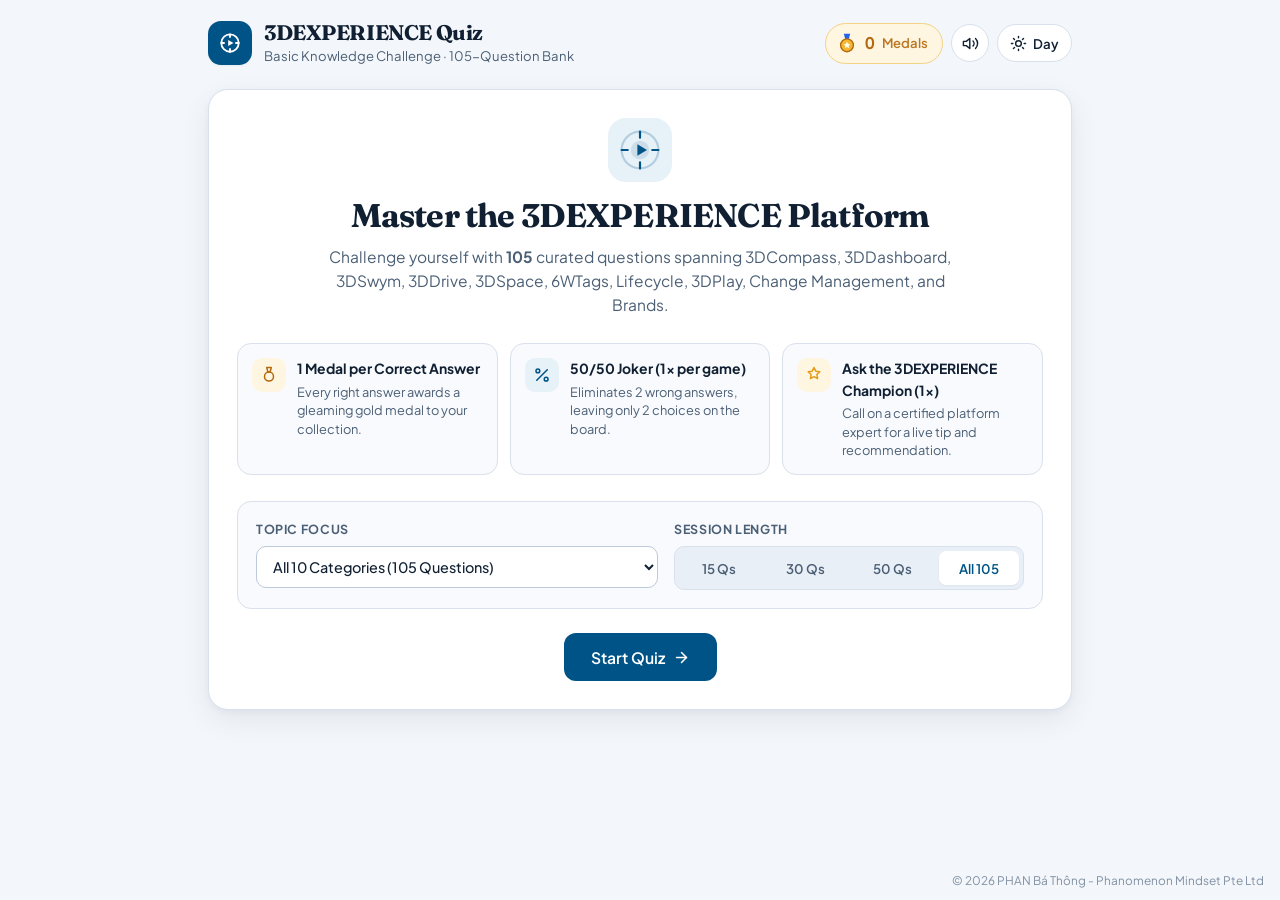
==== 3dexperience-quiz/index.html @ d9f4cbf1 "Add 3DEXPERIENCE Basic Knowledge Quiz (105 questions)" ====
<!DOCTYPE html>
<html lang="en" data-theme="day">
<head>
  <meta charset="UTF-8" />
  <meta name="viewport" content="width=device-width, initial-scale=1.0, viewport-fit=cover" />
  <title>3DEXPERIENCE Basic Knowledge Quiz — 105 Questions</title>
  <meta name="description" content="Test your 3DEXPERIENCE platform knowledge across 105 curated questions. Earn a medal for every right answer and use your single-use 50/50 and Ask the 3DEXPERIENCE Champion jokers wisely." />
  <link rel="preconnect" href="https://fonts.googleapis.com" />
  <link rel="preconnect" href="https://fonts.gstatic.com" crossorigin />
  <link href="https://fonts.googleapis.com/css2?family=Fraunces:opsz,wght@9..144,600;9..144,700&family=Plus+Jakarta+Sans:wght@400;500;600;700&display=swap" rel="stylesheet" />
  <link rel="stylesheet" href="styles.css" />
</head>
<body>
  <canvas id="confettiCanvas" aria-hidden="true"></canvas>

  <div class="app-shell">
    <!-- Top Header -->
    <header class="top-bar">
      <div class="brand">
        <div class="brand-mark" aria-hidden="true">
          <!-- Stylized 3DCompass Emblem -->
          <svg width="22" height="22" viewBox="0 0 24 24" fill="none" stroke="currentColor" stroke-width="2" stroke-linecap="round" stroke-linejoin="round">
            <circle cx="12" cy="12" r="9.5"></circle>
            <path d="M12 2.5v3M12 18.5v3M2.5 12h3M18.5 12h3"></path>
            <polygon points="10 8.8 15.8 12 10 15.2 10 8.8" fill="currentColor" stroke="none"></polygon>
          </svg>
        </div>
        <div class="brand-text">
          <h1 class="brand-title">3DEXPERIENCE Quiz</h1>
          <p class="brand-subtitle">Basic Knowledge Challenge &middot; 105-Question Bank</p>
        </div>
      </div>

      <div class="header-actions">
        <div id="headerMedalBadge" class="medal-hud" aria-live="polite" title="Total medals earned in current game">
          <svg class="medal-svg" viewBox="0 0 24 24" fill="none" aria-hidden="true">
            <path d="M8.5 2h7l-1.8 6.5h-3.4L8.5 2Z" fill="#2563EB" />
            <circle cx="12" cy="14.5" r="7" fill="#F5B731" stroke="#B4690E" stroke-width="1.5" />
            <path d="M12 10.6l1.15 2.33 2.57.37-1.86 1.81.44 2.56L12 16.46l-2.3 1.21.44-2.56-1.86-1.81 2.57-.37L12 10.6Z" fill="#FFFBEB" />
          </svg>
          <span id="headerMedalCount" class="medal-hud-count">0</span>
          <span class="medal-hud-label">Medals</span>
        </div>

        <button id="soundToggleBtn" type="button" class="icon-toggle icon-toggle--square" aria-label="Toggle sound effects" aria-pressed="true" title="Sound effects on">
          <svg id="soundOnIcon" viewBox="0 0 24 24" fill="none" stroke="currentColor" stroke-width="2" stroke-linecap="round" stroke-linejoin="round" aria-hidden="true">
            <polygon points="11 5 6 9 2 9 2 15 6 15 11 19 11 5"></polygon>
            <path d="M15.54 8.46a5 5 0 0 1 0 7.07"></path>
            <path d="M19.07 4.93a10 10 0 0 1 0 14.14"></path>
          </svg>
          <svg id="soundOffIcon" viewBox="0 0 24 24" fill="none" stroke="currentColor" stroke-width="2" stroke-linecap="round" stroke-linejoin="round" aria-hidden="true" hidden>
            <polygon points="11 5 6 9 2 9 2 15 6 15 11 19 11 5"></polygon>
            <line x1="23" y1="9" x2="17" y2="15"></line>
            <line x1="17" y1="9" x2="23" y2="15"></line>
          </svg>
        </button>

        <button id="themeToggleBtn" type="button" class="icon-toggle" aria-label="Switch between Day and Night mode" aria-pressed="false">
          <svg id="sunIcon" viewBox="0 0 24 24" fill="none" stroke="currentColor" stroke-width="2" stroke-linecap="round" stroke-linejoin="round" aria-hidden="true">
            <circle cx="12" cy="12" r="4"></circle>
            <path d="M12 2v2M12 20v2M4.93 4.93l1.41 1.41M17.66 17.66l1.41 1.41M2 12h2M20 12h2M6.34 17.66l-1.41 1.41M19.07 4.93l-1.41 1.41"></path>
          </svg>
          <svg id="moonIcon" viewBox="0 0 24 24" fill="none" stroke="currentColor" stroke-width="2" stroke-linecap="round" stroke-linejoin="round" aria-hidden="true" hidden>
            <path d="M12 3a6 6 0 0 0 9 9 9 9 0 1 1-9-9Z"></path>
          </svg>
          <span id="themeLabel">Day</span>
        </button>
      </div>
    </header>

    <main class="main-stage">
      <!-- ==================== START SCREEN ==================== -->
      <section id="startScreen" class="panel start-panel" aria-label="Quiz Setup">
        <div class="start-hero">
          <div class="hero-emblem" aria-hidden="true">
            <svg viewBox="0 0 48 48" fill="none">
              <circle cx="24" cy="24" r="21" stroke="currentColor" stroke-width="2.5" opacity="0.22" />
              <path d="M24 3v7M24 38v7M3 24h7M38 24h7" stroke="currentColor" stroke-width="2.5" stroke-linecap="round" />
              <circle cx="24" cy="24" r="10.5" fill="currentColor" opacity="0.12" />
              <polygon points="21 17.5 32 24 21 30.5 21 17.5" fill="currentColor" />
            </svg>
          </div>
          <h2 class="start-heading">Master the 3DEXPERIENCE Platform</h2>
          <p class="start-lead">
            Challenge yourself with <strong id="dbTotalCount">105</strong> curated questions spanning 3DCompass, 3DDashboard, 3DSwym, 3DDrive, 3DSpace, 6WTags, Lifecycle, 3DPlay, Change Management, and Brands.
          </p>
        </div>

        <div class="rules-strip" aria-label="Game Rules">
          <div class="rule-item">
            <span class="rule-icon rule-icon--gold" aria-hidden="true">
              <svg viewBox="0 0 24 24" fill="none" stroke="currentColor" stroke-width="2" stroke-linecap="round" stroke-linejoin="round">
                <circle cx="12" cy="14" r="6"></circle>
                <path d="M9 2h6l-1.5 6h-3L9 2Z"></path>
              </svg>
            </span>
            <div>
              <strong>1 Medal per Correct Answer</strong>
              <p>Every right answer awards a gleaming gold medal to your collection.</p>
            </div>
          </div>

          <div class="rule-item">
            <span class="rule-icon rule-icon--blue" aria-hidden="true">
              <svg viewBox="0 0 24 24" fill="none" stroke="currentColor" stroke-width="2" stroke-linecap="round" stroke-linejoin="round">
                <line x1="19" y1="5" x2="5" y2="19"></line>
                <circle cx="6.5" cy="6.5" r="2.5"></circle>
                <circle cx="17.5" cy="17.5" r="2.5"></circle>
              </svg>
            </span>
            <div>
              <strong>50/50 Joker (1&times; per game)</strong>
              <p>Eliminates 2 wrong answers, leaving only 2 choices on the board.</p>
            </div>
          </div>

          <div class="rule-item">
            <span class="rule-icon rule-icon--amber" aria-hidden="true">
              <svg viewBox="0 0 24 24" fill="none" stroke="currentColor" stroke-width="2" stroke-linecap="round" stroke-linejoin="round">
                <path d="M12 2l2.4 4.86 5.36.78-3.88 3.78.92 5.34L12 14.24l-4.8 2.52.92-5.34L4.24 7.64l5.36-.78L12 2Z"></path>
              </svg>
            </span>
            <div>
              <strong>Ask the 3DEXPERIENCE Champion (1&times;)</strong>
              <p>Call on a certified platform expert for a live tip and recommendation.</p>
            </div>
          </div>
        </div>

        <div class="setup-controls">
          <div class="setup-group">
            <label class="setup-label" for="topicSelect">Topic Focus</label>
            <select id="topicSelect" class="select-input">
              <option value="ALL">All 10 Categories (105 Questions)</option>
            </select>
          </div>

          <div class="setup-group">
            <span class="setup-label">Session Length</span>
            <div id="lengthPicker" class="segmented-control" role="radiogroup" aria-label="Number of questions">
              <button type="button" class="seg-btn" data-length="15" aria-checked="false" role="radio">15 Qs</button>
              <button type="button" class="seg-btn" data-length="30" aria-checked="false" role="radio">30 Qs</button>
              <button type="button" class="seg-btn" data-length="50" aria-checked="false" role="radio">50 Qs</button>
              <button type="button" class="seg-btn is-active" data-length="105" aria-checked="true" role="radio">All 105</button>
            </div>
          </div>
        </div>

        <div class="start-actions">
          <button id="startQuizBtn" type="button" class="btn btn-primary btn-lg">
            <span>Start Quiz</span>
            <svg viewBox="0 0 24 24" fill="none" stroke="currentColor" stroke-width="2.2" stroke-linecap="round" stroke-linejoin="round" aria-hidden="true">
              <line x1="5" y1="12" x2="19" y2="12"></line>
              <polyline points="12 5 19 12 12 19"></polyline>
            </svg>
          </button>
        </div>
      </section>

      <!-- ==================== ACTIVE QUIZ SCREEN ==================== -->
      <section id="quizScreen" class="panel quiz-panel" aria-label="Quiz Question Stage" hidden>
        <!-- Top Status & Progress -->
        <div class="quiz-topbar">
          <div class="quiz-meta-left">
            <span id="questionCounter" class="question-counter">Question 1 of 105</span>
            <span id="categoryChip" class="category-chip">Platform &amp; 3DCompass</span>
          </div>
          <div class="quiz-meta-right">
            <span id="streakBadge" class="streak-badge" hidden>
              <svg viewBox="0 0 24 24" fill="currentColor" aria-hidden="true"><path d="M13 2 4 14h6l-1 8 9-12h-6l1-8Z"/></svg>
              <span id="streakCount">0</span> streak
            </span>
            <span id="accuracyChip" class="accuracy-chip">0 answered</span>
          </div>
        </div>

        <div class="progress-track" aria-hidden="true">
          <div id="progressFill" class="progress-fill" style="width: 0%;"></div>
        </div>

        <!-- Jokers Bar -->
        <div class="jokers-bar" role="region" aria-label="Special Jokers">
          <span class="jokers-label">Jokers (1&times; each):</span>
          <div class="jokers-buttons">
            <button id="joker5050Btn" type="button" class="joker-btn joker-btn--fifty" aria-describedby="joker5050Status">
              <span class="joker-icon" aria-hidden="true">
                <svg viewBox="0 0 24 24" fill="none" stroke="currentColor" stroke-width="2.2" stroke-linecap="round" stroke-linejoin="round">
                  <line x1="19" y1="5" x2="5" y2="19"></line>
                  <circle cx="6.5" cy="6.5" r="2.5"></circle>
                  <circle cx="17.5" cy="17.5" r="2.5"></circle>
                </svg>
              </span>
              <span class="joker-text">50/50</span>
              <span id="joker5050Status" class="joker-badge">Available</span>
            </button>

            <button id="jokerChampionBtn" type="button" class="joker-btn joker-btn--champion" aria-describedby="jokerChampionStatus">
              <span class="joker-icon" aria-hidden="true">
                <svg viewBox="0 0 24 24" fill="none" stroke="currentColor" stroke-width="2.1" stroke-linecap="round" stroke-linejoin="round">
                  <path d="M12 2l2.4 4.86 5.36.78-3.88 3.78.92 5.34L12 14.24l-4.8 2.52.92-5.34L4.24 7.64l5.36-.78L12 2Z"></path>
                </svg>
              </span>
              <span class="joker-text">Ask the 3DEXPERIENCE Champion</span>
              <span id="jokerChampionStatus" class="joker-badge">Available</span>
            </button>
          </div>
        </div>

        <!-- Question Text -->
        <div class="question-block">
          <h2 id="questionText" class="question-text">Loading question...</h2>
        </div>

        <!-- Ask the 3DEXPERIENCE Champion Advice Panel -->
        <aside id="championCard" class="champion-card" role="status" aria-live="polite" hidden>
          <div class="champion-avatar" aria-hidden="true">
            <svg viewBox="0 0 24 24" fill="none" stroke="currentColor" stroke-width="2" stroke-linecap="round" stroke-linejoin="round">
              <circle cx="12" cy="8" r="4"></circle>
              <path d="M5 20a7 7 0 0 1 14 0"></path>
            </svg>
          </div>
          <div class="champion-body">
            <div class="champion-header">
              <strong>3DEXPERIENCE Champion</strong>
              <span id="championConfidence" class="champion-confidence">96% Confident</span>
            </div>
            <p id="championAdviceText" class="champion-advice"></p>
            <div class="champion-pick">
              Recommended Answer: <strong id="championPickLetter">A</strong>
            </div>
          </div>
        </aside>

        <!-- 4 Answer Choices -->
        <div id="optionsGrid" class="options-grid" role="group" aria-label="Answer choices">
          <!-- Populated dynamically -->
        </div>

        <!-- Feedback & Explanation Panel -->
        <div id="feedbackPanel" class="feedback-panel" role="status" aria-live="polite" hidden>
          <div class="feedback-main">
            <div class="feedback-title-row">
              <span id="feedbackIcon" class="feedback-icon" aria-hidden="true"></span>
              <strong id="feedbackHeadline" class="feedback-headline"></strong>
              <span id="medalEarnedPill" class="medal-earned-pill" hidden>+1 Medal Earned</span>
            </div>
            <p id="feedbackExplanation" class="feedback-explanation"></p>
          </div>
          <button id="nextQuestionBtn" type="button" class="btn btn-primary">
            <span id="nextQuestionLabel">Next Question</span>
            <svg viewBox="0 0 24 24" fill="none" stroke="currentColor" stroke-width="2.2" stroke-linecap="round" stroke-linejoin="round" aria-hidden="true">
              <line x1="5" y1="12" x2="19" y2="12"></line>
              <polyline points="12 5 19 12 12 19"></polyline>
            </svg>
          </button>
        </div>

        <!-- Live Medal Ribbon Shelf -->
        <div class="medal-shelf" aria-label="Earned Medals">
          <div class="medal-shelf-header">
            <span class="medal-shelf-title">Medal Collection</span>
            <span id="medalShelfCounter" class="medal-shelf-count">0 medals earned</span>
          </div>
          <div id="medalShelfIcons" class="medal-shelf-icons">
            <span class="medal-shelf-empty">Answer your first question correctly to earn your first gold medal.</span>
          </div>
        </div>

        <!-- Game Action Footer: Stop & Restart -->
        <div class="game-footer">
          <span class="keyboard-hint">Tip: Press <kbd>A</kbd>–<kbd>D</kbd> or <kbd>1</kbd>–<kbd>4</kbd> to answer, <kbd>Enter</kbd> for next</span>
          <div class="game-footer-actions">
            <button id="stopGameBtn" type="button" class="btn btn-stop">
              <svg viewBox="0 0 24 24" fill="none" stroke="currentColor" stroke-width="2.1" stroke-linecap="round" stroke-linejoin="round" aria-hidden="true">
                <rect x="6" y="6" width="12" height="12" rx="2"></rect>
              </svg>
              <span>Stop Game</span>
            </button>
            <button id="restartGameBtn" type="button" class="btn btn-secondary">
              <svg viewBox="0 0 24 24" fill="none" stroke="currentColor" stroke-width="2.1" stroke-linecap="round" stroke-linejoin="round" aria-hidden="true">
                <path d="M3 12a9 9 0 1 0 3-6.7L3 8"></path>
                <path d="M3 3v5h5"></path>
              </svg>
              <span>Restart Game</span>
            </button>
          </div>
        </div>
      </section>

      <!-- ==================== END-OF-GAME SUMMARY SCREEN ==================== -->
      <section id="summaryScreen" class="panel summary-panel" aria-label="Quiz Results Summary" hidden>
        <div class="summary-hero">
          <span id="summaryStatusTag" class="summary-status-tag">Quiz Completed</span>
          <div class="summary-medal-showcase">
            <div class="big-medal-emblem" aria-hidden="true">
              <svg viewBox="0 0 80 80" fill="none">
                <path d="M27 6h26l-6.5 22h-13L27 6Z" fill="#005386" />
                <path d="M33 6h14l-3 22h-8L33 6Z" fill="#38BDF8" opacity="0.45" />
                <circle cx="40" cy="49" r="24" fill="#F5B731" stroke="#B4690E" stroke-width="3" />
                <circle cx="40" cy="49" r="18.5" fill="none" stroke="#FEF08A" stroke-width="1.5" stroke-dasharray="3 3" />
                <path d="M40 36l3.9 7.9 8.7 1.27-6.3 6.14 1.49 8.69L40 55.9l-7.79 4.1 1.49-8.69-6.3-6.14 8.7-1.27L40 36Z" fill="#FFFBEB" />
              </svg>
            </div>
            <div class="summary-medal-numbers">
              <div id="finalMedalCount" class="final-medal-count">0</div>
              <div id="finalMedalWord" class="final-medal-word">Medals Earned</div>
            </div>
          </div>

          <h2 id="summaryRankTitle" class="summary-rank-title">3DEXPERIENCE Explorer</h2>
          <p id="summarySubtitle" class="summary-subtitle"></p>
        </div>

        <div class="summary-stats-grid">
          <div class="summary-stat">
            <span class="summary-stat-label">Answered</span>
            <strong id="statAnswered" class="summary-stat-value">0 / 105</strong>
          </div>
          <div class="summary-stat">
            <span class="summary-stat-label">Accuracy</span>
            <strong id="statAccuracy" class="summary-stat-value">0%</strong>
          </div>
          <div class="summary-stat">
            <span class="summary-stat-label">Best Streak</span>
            <strong id="statStreak" class="summary-stat-value">0</strong>
          </div>
          <div class="summary-stat">
            <span class="summary-stat-label">Jokers Used</span>
            <strong id="statJokers" class="summary-stat-value">0 / 2</strong>
          </div>
        </div>

        <!-- Final Medal Wall -->
        <div id="summaryMedalWall" class="summary-medal-wall" hidden></div>

        <!-- Category Performance Breakdown -->
        <div id="categoryBreakdownWrap" class="breakdown-section" hidden>
          <h3 class="section-subtitle">Performance by Category</h3>
          <div id="categoryBreakdownList" class="breakdown-list"></div>
        </div>

        <!-- Review Answered Questions -->
        <details id="reviewDetails" class="review-details" hidden>
          <summary class="review-summary-toggle">Review Answered Questions (<span id="reviewCount">0</span>)</summary>
          <ol id="reviewList" class="review-list"></ol>
        </details>

        <div class="summary-actions">
          <button id="summaryRestartBtn" type="button" class="btn btn-primary btn-lg">
            <svg viewBox="0 0 24 24" fill="none" stroke="currentColor" stroke-width="2.1" stroke-linecap="round" stroke-linejoin="round" aria-hidden="true">
              <path d="M3 12a9 9 0 1 0 3-6.7L3 8"></path>
              <path d="M3 3v5h5"></path>
            </svg>
            <span>Restart Game</span>
          </button>
          <button id="summarySetupBtn" type="button" class="btn btn-secondary btn-lg">
            <span>Change Quiz Settings</span>
          </button>
        </div>
      </section>
    </main>
  </div>

  <div id="toast" class="toast" role="status" aria-live="polite"></div>

  <footer class="site-footer" aria-label="Copyright">
    © 2026 PHAN Bá Thông - Phanomenon Mindset Pte Ltd
  </footer>

  <script src="questions.js"></script>
  <script src="app.js"></script>
</body>
</html>
---- 3dexperience-quiz/styles.css ----
/* ==========================================================================
   3DEXPERIENCE Basic Knowledge Quiz — Stylesheet
   Clean engineering aesthetic • Day & Night Modes • Responsive Laptop/Mobile
   ========================================================================== */

:root {
  --font-display: 'Fraunces', Georgia, serif;
  --font-sans: 'Plus Jakarta Sans', -apple-system, BlinkMacSystemFont, 'Segoe UI', Roboto, sans-serif;

  /* Day Theme (Default) */
  --bg: #f3f6fa;
  --bg-subtle: #e9eff6;
  --surface: #ffffff;
  --surface-elevated: #f8fafd;
  --border: #d8e1ec;
  --border-strong: #bcc9da;

  --text: #102032;
  --text-muted: #4b5f75;
  --text-soft: #6d7f94;

  /* Dassault-inspired maritime engineering blue */
  --brand: #005386;
  --brand-hover: #004069;
  --brand-soft: #e6f1f8;
  --brand-border: #b3d4e8;

  /* Championship Medal Gold */
  --gold: #b4690e;
  --gold-bright: #e59b14;
  --gold-soft: #fef6e0;
  --gold-border: #f3d285;

  /* Status Colors */
  --success: #15803d;
  --success-soft: #ecfdf3;
  --success-border: #86efac;

  --danger: #c81e1e;
  --danger-soft: #fef2f2;
  --danger-border: #fca5a5;

  --shadow-sm: 0 1px 2px rgba(16, 32, 50, 0.05);
  --shadow-md: 0 10px 30px rgba(16, 32, 50, 0.07), 0 2px 6px rgba(16, 32, 50, 0.04);
  --shadow-lg: 0 18px 44px rgba(16, 32, 50, 0.11);

  --radius-sm: 10px;
  --radius-md: 14px;
  --radius-lg: 20px;
  --radius-pill: 999px;
}

html[data-theme="night"] {
  --bg: #0c1420;
  --bg-subtle: #121d2e;
  --surface: #152234;
  --surface-elevated: #1b2c42;
  --border: #253852;
  --border-strong: #344d6e;

  --text: #eef4fb;
  --text-muted: #a6b9cf;
  --text-soft: #7f95ae;

  --brand: #38bdf8;
  --brand-hover: #7dd3fc;
  --brand-soft: rgba(56, 189, 248, 0.14);
  --brand-border: rgba(56, 189, 248, 0.34);

  --gold: #fbbf24;
  --gold-bright: #fcd34d;
  --gold-soft: rgba(251, 191, 36, 0.13);
  --gold-border: rgba(251, 191, 36, 0.35);

  --success: #4ade80;
  --success-soft: rgba(34, 197, 94, 0.13);
  --success-border: rgba(74, 222, 128, 0.36);

  --danger: #f87171;
  --danger-soft: rgba(239, 68, 68, 0.14);
  --danger-border: rgba(248, 113, 113, 0.38);

  --shadow-sm: 0 1px 2px rgba(0, 0, 0, 0.25);
  --shadow-md: 0 12px 32px rgba(0, 0, 0, 0.35);
  --shadow-lg: 0 20px 48px rgba(0, 0, 0, 0.48);
}

*,
*::before,
*::after {
  box-sizing: border-box;
}

html,
body {
  margin: 0;
  padding: 0;
  min-height: 100%;
}

body {
  font-family: var(--font-sans);
  background: var(--bg);
  color: var(--text);
  line-height: 1.55;
  -webkit-font-smoothing: antialiased;
  transition: background-color 0.22s ease, color 0.22s ease;
}

[hidden] {
  display: none !important;
}

#confettiCanvas {
  position: fixed;
  inset: 0;
  width: 100%;
  height: 100%;
  pointer-events: none;
  z-index: 60;
}

/* ==========================================================================
   App Shell & Header
   ========================================================================== */

.app-shell {
  width: 100%;
  max-width: 900px;
  margin: 0 auto;
  padding: 20px 18px 64px;
}

.top-bar {
  display: flex;
  align-items: center;
  justify-content: space-between;
  gap: 14px;
  margin-bottom: 22px;
  flex-wrap: wrap;
}

.brand {
  display: flex;
  align-items: center;
  gap: 12px;
}

.brand-mark {
  width: 44px;
  height: 44px;
  border-radius: 13px;
  background: var(--brand);
  color: #ffffff;
  display: inline-flex;
  align-items: center;
  justify-content: center;
  flex-shrink: 0;
  box-shadow: var(--shadow-sm);
}

html[data-theme="night"] .brand-mark {
  color: #082032;
}

.brand-title {
  margin: 0;
  font-family: var(--font-display);
  font-size: 1.32rem;
  font-weight: 700;
  letter-spacing: -0.02em;
  line-height: 1.15;
}

.brand-subtitle {
  margin: 2px 0 0;
  font-size: 0.82rem;
  color: var(--text-muted);
}

.header-actions {
  display: flex;
  align-items: center;
  gap: 8px;
}

/* Medal HUD */
.medal-hud {
  display: inline-flex;
  align-items: center;
  gap: 7px;
  padding: 7px 14px 7px 10px;
  background: var(--gold-soft);
  border: 1px solid var(--gold-border);
  border-radius: var(--radius-pill);
  color: var(--gold);
  font-weight: 700;
  font-size: 0.9rem;
  transition: transform 0.25s cubic-bezier(0.34, 1.56, 0.64, 1);
}

.medal-hud.is-popping {
  transform: scale(1.12);
}

.medal-svg {
  width: 22px;
  height: 22px;
  flex-shrink: 0;
}

.medal-hud-count {
  font-variant-numeric: tabular-nums;
  font-size: 1rem;
}

.medal-hud-label {
  font-weight: 600;
  font-size: 0.82rem;
  opacity: 0.9;
}

.icon-toggle {
  display: inline-flex;
  align-items: center;
  gap: 6px;
  height: 38px;
  padding: 0 12px;
  border-radius: var(--radius-pill);
  border: 1px solid var(--border);
  background: var(--surface);
  color: var(--text);
  font-family: inherit;
  font-size: 0.83rem;
  font-weight: 600;
  cursor: pointer;
  transition: border-color 0.16s ease, background-color 0.16s ease, transform 0.12s ease;
}

.icon-toggle--square {
  width: 38px;
  padding: 0;
  justify-content: center;
}

.icon-toggle svg {
  width: 17px;
  height: 17px;
}

.icon-toggle:hover {
  border-color: var(--border-strong);
  background: var(--surface-elevated);
}

.icon-toggle:active {
  transform: scale(0.96);
}

/* ==========================================================================
   Main Panel Surface
   ========================================================================== */

.panel {
  background: var(--surface);
  border: 1px solid var(--border);
  border-radius: var(--radius-lg);
  box-shadow: var(--shadow-md);
  padding: 28px;
  animation: fadeSlideIn 0.28s ease;
}

@keyframes fadeSlideIn {
  from {
    opacity: 0;
    transform: translateY(8px);
  }
  to {
    opacity: 1;
    transform: translateY(0);
  }
}

/* ==========================================================================
   Start Screen
   ========================================================================== */

.start-hero {
  text-align: center;
  max-width: 640px;
  margin: 0 auto 26px;
}

.hero-emblem {
  width: 64px;
  height: 64px;
  margin: 0 auto 14px;
  border-radius: 18px;
  background: var(--brand-soft);
  color: var(--brand);
  display: flex;
  align-items: center;
  justify-content: center;
}

.hero-emblem svg {
  width: 42px;
  height: 42px;
}

.start-heading {
  margin: 0 0 10px;
  font-family: var(--font-display);
  font-size: clamp(1.55rem, 3.2vw, 2.05rem);
  font-weight: 700;
  letter-spacing: -0.025em;
  line-height: 1.2;
}

.start-lead {
  margin: 0;
  color: var(--text-muted);
  font-size: 0.97rem;
}

.rules-strip {
  display: grid;
  grid-template-columns: repeat(3, 1fr);
  gap: 12px;
  margin-bottom: 26px;
}

.rule-item {
  display: flex;
  align-items: flex-start;
  gap: 11px;
  padding: 14px;
  background: var(--surface-elevated);
  border: 1px solid var(--border);
  border-radius: var(--radius-md);
}

.rule-item strong {
  display: block;
  font-size: 0.87rem;
  margin-bottom: 3px;
}

.rule-item p {
  margin: 0;
  font-size: 0.8rem;
  color: var(--text-muted);
  line-height: 1.45;
}

.rule-icon {
  width: 34px;
  height: 34px;
  border-radius: 10px;
  display: inline-flex;
  align-items: center;
  justify-content: center;
  flex-shrink: 0;
}

.rule-icon svg {
  width: 18px;
  height: 18px;
}

.rule-icon--gold {
  background: var(--gold-soft);
  color: var(--gold);
}

.rule-icon--blue {
  background: var(--brand-soft);
  color: var(--brand);
}

.rule-icon--amber {
  background: var(--gold-soft);
  color: var(--gold-bright);
}

.setup-controls {
  display: grid;
  grid-template-columns: 1.15fr 1fr;
  gap: 16px;
  padding: 18px;
  background: var(--surface-elevated);
  border: 1px solid var(--border);
  border-radius: var(--radius-md);
  margin-bottom: 24px;
}

.setup-group {
  display: flex;
  flex-direction: column;
  gap: 7px;
}

.setup-label {
  font-size: 0.78rem;
  font-weight: 700;
  text-transform: uppercase;
  letter-spacing: 0.05em;
  color: var(--text-muted);
}

.select-input {
  height: 42px;
  padding: 0 12px;
  border-radius: var(--radius-sm);
  border: 1px solid var(--border-strong);
  background: var(--surface);
  color: var(--text);
  font-family: inherit;
  font-size: 0.9rem;
  font-weight: 500;
  cursor: pointer;
}

.select-input:focus {
  outline: 2px solid var(--brand);
  outline-offset: 1px;
}

.segmented-control {
  display: grid;
  grid-template-columns: repeat(4, 1fr);
  gap: 6px;
  background: var(--bg-subtle);
  padding: 4px;
  border-radius: var(--radius-sm);
  border: 1px solid var(--border);
}

.seg-btn {
  height: 34px;
  border: none;
  border-radius: 7px;
  background: transparent;
  color: var(--text-muted);
  font-family: inherit;
  font-size: 0.83rem;
  font-weight: 600;
  cursor: pointer;
  transition: background-color 0.15s ease, color 0.15s ease, box-shadow 0.15s ease;
}

.seg-btn:hover {
  color: var(--text);
}

.seg-btn.is-active {
  background: var(--surface);
  color: var(--brand);
  box-shadow: var(--shadow-sm);
}

.start-actions {
  display: flex;
  justify-content: center;
}

/* ==========================================================================
   Buttons
   ========================================================================== */

.btn {
  display: inline-flex;
  align-items: center;
  justify-content: center;
  gap: 8px;
  height: 42px;
  padding: 0 18px;
  border-radius: var(--radius-sm);
  border: 1px solid transparent;
  font-family: inherit;
  font-size: 0.92rem;
  font-weight: 600;
  cursor: pointer;
  transition: background-color 0.16s ease, border-color 0.16s ease, color 0.16s ease, transform 0.12s ease, opacity 0.16s ease;
}

.btn svg {
  width: 17px;
  height: 17px;
  flex-shrink: 0;
}

.btn:active:not(:disabled) {
  transform: translateY(1px);
}

.btn:disabled {
  opacity: 0.45;
  cursor: not-allowed;
}

.btn-lg {
  height: 48px;
  padding: 0 26px;
  font-size: 0.98rem;
  border-radius: 12px;
}

.btn-primary {
  background: var(--brand);
  color: #ffffff;
}

html[data-theme="night"] .btn-primary {
  color: #071926;
}

.btn-primary:hover:not(:disabled) {
  background: var(--brand-hover);
}

.btn-secondary {
  background: var(--surface);
  color: var(--text);
  border-color: var(--border-strong);
}

.btn-secondary:hover:not(:disabled) {
  background: var(--surface-elevated);
  border-color: var(--text-soft);
}

.btn-stop {
  background: var(--danger-soft);
  color: var(--danger);
  border-color: var(--danger-border);
}

.btn-stop:hover:not(:disabled) {
  background: var(--danger);
  color: #ffffff;
  border-color: var(--danger);
}

/* ==========================================================================
   Active Quiz Stage
   ========================================================================== */

.quiz-topbar {
  display: flex;
  align-items: center;
  justify-content: space-between;
  gap: 12px;
  flex-wrap: wrap;
  margin-bottom: 12px;
}

.quiz-meta-left,
.quiz-meta-right {
  display: flex;
  align-items: center;
  gap: 10px;
  flex-wrap: wrap;
}

.question-counter {
  font-size: 0.9rem;
  font-weight: 700;
  font-variant-numeric: tabular-nums;
  color: var(--text);
}

.category-chip {
  display: inline-flex;
  align-items: center;
  padding: 4px 11px;
  border-radius: var(--radius-pill);
  background: var(--brand-soft);
  color: var(--brand);
  font-size: 0.78rem;
  font-weight: 700;
}

.streak-badge {
  display: inline-flex;
  align-items: center;
  gap: 4px;
  padding: 4px 10px;
  border-radius: var(--radius-pill);
  background: var(--gold-soft);
  color: var(--gold);
  font-size: 0.78rem;
  font-weight: 700;
}

.streak-badge svg {
  width: 13px;
  height: 13px;
}

.accuracy-chip {
  font-size: 0.82rem;
  color: var(--text-muted);
  font-variant-numeric: tabular-nums;
}

.progress-track {
  width: 100%;
  height: 7px;
  background: var(--bg-subtle);
  border-radius: var(--radius-pill);
  overflow: hidden;
  margin-bottom: 20px;
}

.progress-fill {
  height: 100%;
  background: var(--brand);
  border-radius: var(--radius-pill);
  transition: width 0.35s cubic-bezier(0.22, 1, 0.36, 1);
}

/* Jokers Toolbar */
.jokers-bar {
  display: flex;
  align-items: center;
  justify-content: space-between;
  gap: 12px;
  flex-wrap: wrap;
  padding: 12px 14px;
  background: var(--surface-elevated);
  border: 1px solid var(--border);
  border-radius: var(--radius-md);
  margin-bottom: 22px;
}

.jokers-label {
  font-size: 0.8rem;
  font-weight: 700;
  text-transform: uppercase;
  letter-spacing: 0.04em;
  color: var(--text-muted);
}

.jokers-buttons {
  display: flex;
  align-items: center;
  gap: 10px;
  flex-wrap: wrap;
}

.joker-btn {
  display: inline-flex;
  align-items: center;
  gap: 8px;
  height: 40px;
  padding: 0 13px;
  border-radius: 10px;
  border: 1px solid var(--border-strong);
  background: var(--surface);
  color: var(--text);
  font-family: inherit;
  font-size: 0.86rem;
  font-weight: 600;
  cursor: pointer;
  transition: all 0.16s ease;
}

.joker-icon {
  display: inline-flex;
  align-items: center;
  justify-content: center;
}

.joker-icon svg {
  width: 16px;
  height: 16px;
}

.joker-btn--fifty .joker-icon {
  color: var(--brand);
}

.joker-btn--champion .joker-icon {
  color: var(--gold-bright);
}

.joker-btn:hover:not(:disabled) {
  border-color: var(--brand);
  background: var(--brand-soft);
  transform: translateY(-1px);
}

.joker-btn--champion:hover:not(:disabled) {
  border-color: var(--gold-bright);
  background: var(--gold-soft);
}

.joker-badge {
  font-size: 0.72rem;
  font-weight: 700;
  padding: 2px 7px;
  border-radius: var(--radius-pill);
  background: var(--bg-subtle);
  color: var(--text-muted);
}

.joker-btn.is-used,
.joker-btn:disabled.is-used {
  opacity: 0.52;
  cursor: not-allowed;
  background: var(--bg-subtle);
  border-style: dashed;
  text-decoration: line-through;
}

.joker-btn.is-used .joker-badge {
  text-decoration: none;
  background: var(--border);
  color: var(--text-soft);
}

/* Question Block */
.question-block {
  margin-bottom: 18px;
}

.question-text {
  margin: 0;
  font-family: var(--font-display);
  font-size: clamp(1.22rem, 2.4vw, 1.52rem);
  font-weight: 600;
  line-height: 1.38;
  letter-spacing: -0.015em;
  color: var(--text);
}

/* Champion Advice Card */
.champion-card {
  display: flex;
  align-items: flex-start;
  gap: 14px;
  padding: 15px 16px;
  margin-bottom: 18px;
  background: var(--gold-soft);
  border: 1px solid var(--gold-border);
  border-radius: var(--radius-md);
  animation: fadeSlideIn 0.24s ease;
}

.champion-avatar {
  width: 42px;
  height: 42px;
  border-radius: 12px;
  background: var(--gold-bright);
  color: #ffffff;
  display: inline-flex;
  align-items: center;
  justify-content: center;
  flex-shrink: 0;
}

html[data-theme="night"] .champion-avatar {
  color: #1f1402;
}

.champion-avatar svg {
  width: 22px;
  height: 22px;
}

.champion-body {
  flex: 1;
  min-width: 0;
}

.champion-header {
  display: flex;
  align-items: center;
  justify-content: space-between;
  gap: 10px;
  flex-wrap: wrap;
  margin-bottom: 4px;
}

.champion-header strong {
  font-size: 0.92rem;
  color: var(--gold);
}

.champion-confidence {
  font-size: 0.75rem;
  font-weight: 700;
  padding: 2px 8px;
  border-radius: var(--radius-pill);
  background: var(--surface);
  color: var(--gold);
  border: 1px solid var(--gold-border);
}

.champion-advice {
  margin: 0 0 8px;
  font-size: 0.9rem;
  color: var(--text);
  line-height: 1.5;
}

.champion-pick {
  font-size: 0.84rem;
  color: var(--text-muted);
}

.champion-pick strong {
  display: inline-flex;
  align-items: center;
  justify-content: center;
  min-width: 24px;
  height: 24px;
  padding: 0 7px;
  margin-left: 4px;
  border-radius: 6px;
  background: var(--gold-bright);
  color: #ffffff;
  font-size: 0.84rem;
}

html[data-theme="night"] .champion-pick strong {
  color: #1c1202;
}

/* 4 Answer Options */
.options-grid {
  display: grid;
  grid-template-columns: 1fr;
  gap: 11px;
  margin-bottom: 20px;
}

.option-btn {
  display: flex;
  align-items: center;
  gap: 14px;
  width: 100%;
  text-align: left;
  padding: 14px 16px;
  border-radius: var(--radius-md);
  border: 1.5px solid var(--border);
  background: var(--surface);
  color: var(--text);
  font-family: inherit;
  font-size: 0.95rem;
  font-weight: 500;
  line-height: 1.45;
  cursor: pointer;
  transition: border-color 0.16s ease, background-color 0.16s ease, transform 0.14s ease, opacity 0.25s ease;
}

.option-btn:hover:not(:disabled) {
  border-color: var(--brand);
  background: var(--brand-soft);
  transform: translateX(2px);
}

.option-letter {
  width: 32px;
  height: 32px;
  border-radius: 9px;
  background: var(--bg-subtle);
  color: var(--text-muted);
  font-weight: 700;
  font-size: 0.86rem;
  display: inline-flex;
  align-items: center;
  justify-content: center;
  flex-shrink: 0;
  transition: background-color 0.16s ease, color 0.16s ease;
}

.option-btn:hover:not(:disabled) .option-letter {
  background: var(--brand);
  color: #ffffff;
}

html[data-theme="night"] .option-btn:hover:not(:disabled) .option-letter {
  color: #071926;
}

.option-label {
  flex: 1;
}

.option-status {
  font-size: 0.78rem;
  font-weight: 700;
  flex-shrink: 0;
}

/* 50/50 Eliminated State */
.option-btn.is-eliminated {
  opacity: 0.3;
  cursor: not-allowed;
  background: var(--bg-subtle);
  border-style: dashed;
  text-decoration: line-through;
  transform: none;
}

/* Answered States */
.option-btn.is-correct {
  border-color: var(--success);
  background: var(--success-soft);
  color: var(--text);
  opacity: 1;
}

.option-btn.is-correct .option-letter {
  background: var(--success);
  color: #ffffff;
}

.option-btn.is-correct .option-status {
  color: var(--success);
}

.option-btn.is-wrong {
  border-color: var(--danger);
  background: var(--danger-soft);
  color: var(--text);
  opacity: 1;
}

.option-btn.is-wrong .option-letter {
  background: var(--danger);
  color: #ffffff;
}

.option-btn.is-wrong .option-status {
  color: var(--danger);
}

.option-btn.is-dimmed {
  opacity: 0.55;
  cursor: default;
}

/* Feedback Panel */
.feedback-panel {
  display: flex;
  align-items: center;
  justify-content: space-between;
  gap: 16px;
  padding: 16px 18px;
  border-radius: var(--radius-md);
  border: 1px solid var(--border);
  margin-bottom: 20px;
  animation: fadeSlideIn 0.22s ease;
}

.feedback-panel.is-correct {
  background: var(--success-soft);
  border-color: var(--success-border);
}

.feedback-panel.is-wrong {
  background: var(--danger-soft);
  border-color: var(--danger-border);
}

.feedback-main {
  flex: 1;
  min-width: 0;
}

.feedback-title-row {
  display: flex;
  align-items: center;
  gap: 8px;
  flex-wrap: wrap;
  margin-bottom: 4px;
}

.feedback-icon {
  display: inline-flex;
  align-items: center;
}

.feedback-icon svg {
  width: 19px;
  height: 19px;
}

.feedback-panel.is-correct .feedback-icon,
.feedback-panel.is-correct .feedback-headline {
  color: var(--success);
}

.feedback-panel.is-wrong .feedback-icon,
.feedback-panel.is-wrong .feedback-headline {
  color: var(--danger);
}

.feedback-headline {
  font-size: 0.96rem;
}

.medal-earned-pill {
  display: inline-flex;
  align-items: center;
  gap: 4px;
  padding: 2px 9px;
  border-radius: var(--radius-pill);
  background: var(--gold-soft);
  border: 1px solid var(--gold-border);
  color: var(--gold);
  font-size: 0.76rem;
  font-weight: 700;
}

.feedback-explanation {
  margin: 0;
  font-size: 0.88rem;
  color: var(--text);
  line-height: 1.5;
}

/* Live Medal Ribbon Shelf */
.medal-shelf {
  padding: 13px 15px;
  background: var(--surface-elevated);
  border: 1px solid var(--border);
  border-radius: var(--radius-md);
  margin-bottom: 18px;
}

.medal-shelf-header {
  display: flex;
  align-items: center;
  justify-content: space-between;
  gap: 8px;
  margin-bottom: 8px;
}

.medal-shelf-title {
  font-size: 0.78rem;
  font-weight: 700;
  text-transform: uppercase;
  letter-spacing: 0.04em;
  color: var(--text-muted);
}

.medal-shelf-count {
  font-size: 0.82rem;
  font-weight: 700;
  color: var(--gold);
  font-variant-numeric: tabular-nums;
}

.medal-shelf-icons {
  display: flex;
  align-items: center;
  flex-wrap: wrap;
  gap: 5px;
  min-height: 26px;
}

.medal-shelf-empty {
  font-size: 0.82rem;
  color: var(--text-soft);
}

.mini-medal {
  width: 24px;
  height: 24px;
  display: inline-flex;
  align-items: center;
  justify-content: center;
  animation: medalPop 0.34s cubic-bezier(0.34, 1.56, 0.64, 1);
}

.mini-medal svg {
  width: 22px;
  height: 22px;
}

.medal-overflow-pill {
  padding: 3px 9px;
  border-radius: var(--radius-pill);
  background: var(--gold-soft);
  border: 1px solid var(--gold-border);
  color: var(--gold);
  font-size: 0.76rem;
  font-weight: 700;
}

@keyframes medalPop {
  0% {
    opacity: 0;
    transform: scale(0.3) rotate(-18deg);
  }
  70% {
    opacity: 1;
    transform: scale(1.18) rotate(6deg);
  }
  100% {
    opacity: 1;
    transform: scale(1) rotate(0);
  }
}

/* Game Footer Controls */
.game-footer {
  display: flex;
  align-items: center;
  justify-content: space-between;
  gap: 12px;
  flex-wrap: wrap;
  padding-top: 16px;
  border-top: 1px solid var(--border);
}

.keyboard-hint {
  font-size: 0.79rem;
  color: var(--text-soft);
}

.keyboard-hint kbd {
  display: inline-block;
  padding: 1px 6px;
  font-family: inherit;
  font-size: 0.75rem;
  font-weight: 700;
  border-radius: 5px;
  background: var(--bg-subtle);
  border: 1px solid var(--border-strong);
  color: var(--text-muted);
}

.game-footer-actions {
  display: flex;
  align-items: center;
  gap: 10px;
}

/* ==========================================================================
   End-of-Game Summary Screen
   ========================================================================== */

.summary-hero {
  text-align: center;
  margin-bottom: 24px;
}

.summary-status-tag {
  display: inline-block;
  padding: 4px 12px;
  border-radius: var(--radius-pill);
  background: var(--brand-soft);
  color: var(--brand);
  font-size: 0.78rem;
  font-weight: 700;
  text-transform: uppercase;
  letter-spacing: 0.05em;
  margin-bottom: 14px;
}

.summary-medal-showcase {
  display: inline-flex;
  align-items: center;
  gap: 18px;
  padding: 18px 28px;
  border-radius: 18px;
  background: var(--gold-soft);
  border: 1.5px solid var(--gold-border);
  margin-bottom: 16px;
}

.big-medal-emblem {
  width: 72px;
  height: 72px;
  flex-shrink: 0;
  animation: medalPop 0.48s cubic-bezier(0.34, 1.56, 0.64, 1);
}

.big-medal-emblem svg {
  width: 72px;
  height: 72px;
}

.summary-medal-numbers {
  text-align: left;
}

.final-medal-count {
  font-family: var(--font-display);
  font-size: clamp(2.2rem, 5vw, 3rem);
  font-weight: 700;
  line-height: 1;
  color: var(--gold);
  font-variant-numeric: tabular-nums;
}

.final-medal-word {
  font-size: 0.92rem;
  font-weight: 700;
  color: var(--text-muted);
  margin-top: 4px;
}

.summary-rank-title {
  margin: 0 0 6px;
  font-family: var(--font-display);
  font-size: 1.48rem;
  font-weight: 700;
}

.summary-subtitle {
  margin: 0 auto;
  max-width: 540px;
  color: var(--text-muted);
  font-size: 0.94rem;
}

.summary-stats-grid {
  display: grid;
  grid-template-columns: repeat(4, 1fr);
  gap: 12px;
  margin-bottom: 22px;
}

.summary-stat {
  padding: 14px;
  border-radius: var(--radius-md);
  background: var(--surface-elevated);
  border: 1px solid var(--border);
  text-align: center;
}

.summary-stat-label {
  display: block;
  font-size: 0.76rem;
  font-weight: 700;
  text-transform: uppercase;
  letter-spacing: 0.04em;
  color: var(--text-soft);
  margin-bottom: 4px;
}

.summary-stat-value {
  font-size: 1.25rem;
  font-weight: 700;
  font-variant-numeric: tabular-nums;
  color: var(--text);
}

.summary-medal-wall {
  display: flex;
  flex-wrap: wrap;
  justify-content: center;
  gap: 6px;
  padding: 14px;
  background: var(--surface-elevated);
  border: 1px solid var(--border);
  border-radius: var(--radius-md);
  margin-bottom: 22px;
}

/* Breakdown Section */
.breakdown-section {
  margin-bottom: 20px;
}

.section-subtitle {
  margin: 0 0 12px;
  font-size: 0.85rem;
  font-weight: 700;
  text-transform: uppercase;
  letter-spacing: 0.04em;
  color: var(--text-muted);
}

.breakdown-list {
  display: grid;
  grid-template-columns: repeat(2, 1fr);
  gap: 10px;
}

.breakdown-item {
  padding: 11px 13px;
  border-radius: var(--radius-sm);
  background: var(--surface-elevated);
  border: 1px solid var(--border);
}

.breakdown-row {
  display: flex;
  justify-content: space-between;
  gap: 8px;
  font-size: 0.83rem;
  font-weight: 600;
  margin-bottom: 6px;
}

.breakdown-bar {
  height: 6px;
  background: var(--bg-subtle);
  border-radius: var(--radius-pill);
  overflow: hidden;
}

.breakdown-fill {
  height: 100%;
  background: var(--brand);
  border-radius: var(--radius-pill);
}

/* Review Accordion */
.review-details {
  border: 1px solid var(--border);
  border-radius: var(--radius-md);
  background: var(--surface-elevated);
  margin-bottom: 24px;
  overflow: hidden;
}

.review-summary-toggle {
  padding: 13px 16px;
  font-size: 0.9rem;
  font-weight: 700;
  cursor: pointer;
  user-select: none;
  color: var(--text);
}

.review-list {
  list-style: none;
  margin: 0;
  padding: 0 16px 14px;
  display: flex;
  flex-direction: column;
  gap: 10px;
  max-height: 360px;
  overflow-y: auto;
}

.review-entry {
  padding: 12px 14px;
  border-radius: var(--radius-sm);
  background: var(--surface);
  border: 1px solid var(--border);
  font-size: 0.85rem;
}

.review-entry-head {
  display: flex;
  justify-content: space-between;
  align-items: center;
  gap: 8px;
  margin-bottom: 4px;
}

.review-tag {
  font-size: 0.74rem;
  font-weight: 700;
  padding: 2px 8px;
  border-radius: var(--radius-pill);
}

.review-tag--ok {
  background: var(--success-soft);
  color: var(--success);
}

.review-tag--miss {
  background: var(--danger-soft);
  color: var(--danger);
}

.review-q {
  font-weight: 600;
  margin: 0 0 6px;
}

.review-meta {
  margin: 0;
  color: var(--text-muted);
  font-size: 0.82rem;
}

.summary-actions {
  display: flex;
  align-items: center;
  justify-content: center;
  gap: 12px;
  flex-wrap: wrap;
}

/* ==========================================================================
   Toast & Site Footer
   ========================================================================== */

.toast {
  position: fixed;
  left: 50%;
  bottom: 28px;
  transform: translate(-50%, 20px);
  opacity: 0;
  pointer-events: none;
  padding: 10px 18px;
  border-radius: var(--radius-pill);
  background: var(--text);
  color: var(--surface);
  font-size: 0.86rem;
  font-weight: 600;
  box-shadow: var(--shadow-lg);
  transition: opacity 0.22s ease, transform 0.22s ease;
  z-index: 70;
}

.toast.is-visible {
  opacity: 1;
  transform: translate(-50%, 0);
}

.site-footer {
  position: fixed;
  right: 16px;
  bottom: 10px;
  font-size: 0.74rem;
  color: var(--text-soft);
  opacity: 0.85;
  pointer-events: none;
  z-index: 20;
}

/* ==========================================================================
   Responsive Breakpoints
   ========================================================================== */

@media (max-width: 760px) {
  .app-shell {
    padding: 14px 12px 56px;
  }

  .panel {
    padding: 20px 16px;
    border-radius: 16px;
  }

  .rules-strip {
    grid-template-columns: 1fr;
  }

  .setup-controls {
    grid-template-columns: 1fr;
  }

  .feedback-panel {
    flex-direction: column;
    align-items: stretch;
  }

  .summary-stats-grid {
    grid-template-columns: repeat(2, 1fr);
  }

  .breakdown-list {
    grid-template-columns: 1fr;
  }

  .keyboard-hint {
    display: none;
  }

  .game-footer {
    justify-content: stretch;
  }

  .game-footer-actions {
    width: 100%;
  }

  .game-footer-actions .btn {
    flex: 1;
  }

  .site-footer {
    position: static;
    text-align: center;
    padding: 10px 12px 18px;
  }
}

@media (max-width: 480px) {
  .medal-hud-label {
    display: none;
  }

  .jokers-bar {
    flex-direction: column;
    align-items: stretch;
  }

  .jokers-buttons {
    flex-direction: column;
    align-items: stretch;
  }

  .joker-btn {
    justify-content: space-between;
  }

  .summary-medal-showcase {
    padding: 14px 20px;
  }
}
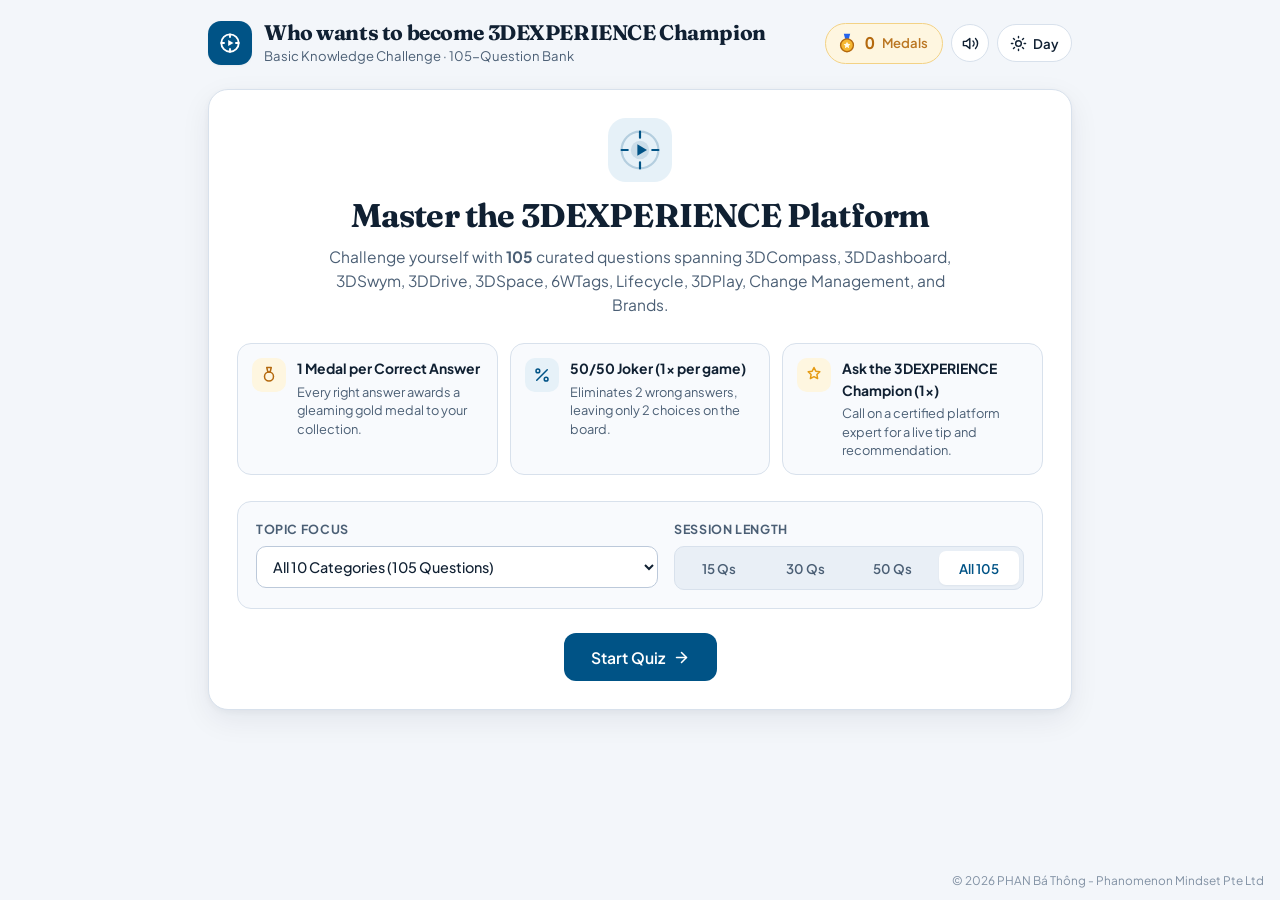
==== commit 17ec5807: "Update quiz title to Who wants to become 3DEXPERIENCE Champion" ====
--- a/3dexperience-quiz/index.html
+++ b/3dexperience-quiz/index.html
@@ -3,7 +3,7 @@
 <head>
   <meta charset="UTF-8" />
   <meta name="viewport" content="width=device-width, initial-scale=1.0, viewport-fit=cover" />
-  <title>3DEXPERIENCE Basic Knowledge Quiz — 105 Questions</title>
+  <title>Who wants to become 3DEXPERIENCE Champion</title>
   <meta name="description" content="Test your 3DEXPERIENCE platform knowledge across 105 curated questions. Earn a medal for every right answer and use your single-use 50/50 and Ask the 3DEXPERIENCE Champion jokers wisely." />
   <link rel="preconnect" href="https://fonts.googleapis.com" />
   <link rel="preconnect" href="https://fonts.gstatic.com" crossorigin />
@@ -26,7 +26,7 @@
           </svg>
         </div>
         <div class="brand-text">
-          <h1 class="brand-title">3DEXPERIENCE Quiz</h1>
+          <h1 class="brand-title">Who wants to become 3DEXPERIENCE Champion</h1>
           <p class="brand-subtitle">Basic Knowledge Challenge &middot; 105-Question Bank</p>
         </div>
       </div>
